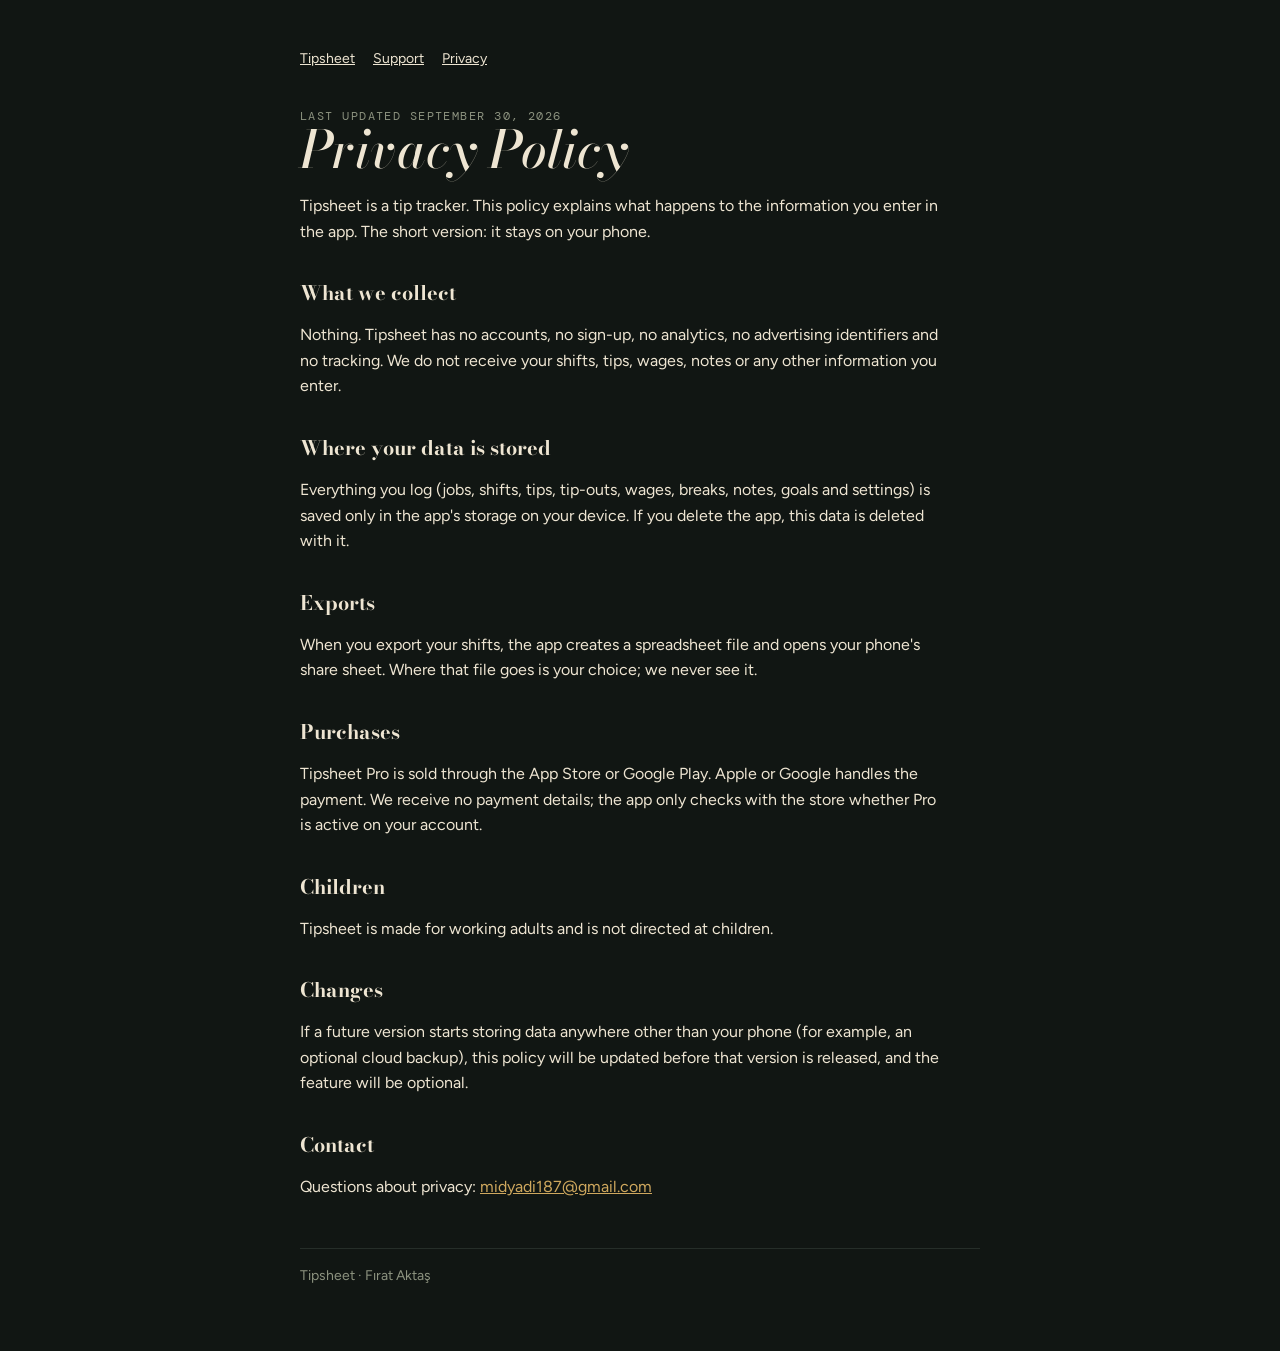
==== privacy.html @ f4b1d671 "Tipsheet privacy policy, support and home pages Co-Authored-By: Claude Opus 5.5 <noreply@anthropic.c" ====
<!doctype html>
<html lang="en">
<head>
<meta charset="utf-8">
<meta name="viewport" content="width=device-width, initial-scale=1">
<title>Privacy Policy · Tipsheet</title>
<link rel="stylesheet" href="https://fonts.googleapis.com/css2?family=Bodoni+Moda:ital,opsz,wght@0,6..96,700;1,6..96,500&family=Figtree:wght@400;600&family=DM+Mono&display=swap">
<link rel="stylesheet" href="style.css">
</head>
<body>
<main>
  <nav><a href="./">Tipsheet</a><a href="support.html">Support</a><a href="privacy.html">Privacy</a></nav>
  <div class="kick">Last updated September 30, 2026</div>
  <h1>Privacy Policy</h1>
  <p>Tipsheet is a tip tracker. This policy explains what happens to the information you enter in the app. The short version: it stays on your phone.</p>

  <h2>What we collect</h2>
  <p>Nothing. Tipsheet has no accounts, no sign-up, no analytics, no advertising identifiers and no tracking. We do not receive your shifts, tips, wages, notes or any other information you enter.</p>

  <h2>Where your data is stored</h2>
  <p>Everything you log (jobs, shifts, tips, tip-outs, wages, breaks, notes, goals and settings) is saved only in the app's storage on your device. If you delete the app, this data is deleted with it.</p>

  <h2>Exports</h2>
  <p>When you export your shifts, the app creates a spreadsheet file and opens your phone's share sheet. Where that file goes is your choice; we never see it.</p>

  <h2>Purchases</h2>
  <p>Tipsheet Pro is sold through the App Store or Google Play. Apple or Google handles the payment. We receive no payment details; the app only checks with the store whether Pro is active on your account.</p>

  <h2>Children</h2>
  <p>Tipsheet is made for working adults and is not directed at children.</p>

  <h2>Changes</h2>
  <p>If a future version starts storing data anywhere other than your phone (for example, an optional cloud backup), this policy will be updated before that version is released, and the feature will be optional.</p>

  <h2>Contact</h2>
  <p>Questions about privacy: <a href="mailto:midyadi187@gmail.com">midyadi187@gmail.com</a></p>

  <footer>Tipsheet · Fırat Aktaş</footer>
</main>
</body>
</html>
---- style.css ----
:root{--bg:#111613;--ink:#EEE5D2;--dim:#8C927F;--brass:#CFA85E;--line:#262E29;color-scheme:dark}
*{box-sizing:border-box}
body{margin:0;background:var(--bg);color:var(--ink);font:16px/1.6 "Figtree","Segoe UI",system-ui,sans-serif;padding:48px 20px 64px}
main{max-width:680px;margin:0 auto}
h1{font:italic 500 clamp(34px,7vw,52px)/1.05 "Bodoni Moda",Didot,Georgia,serif;margin:0 0 12px}
h1 b{font-style:normal;font-weight:700;color:var(--brass)}
h2{font:700 20px/1.3 "Bodoni Moda",Georgia,serif;margin:36px 0 8px}
p,li{max-width:65ch}
a{color:var(--brass)}
.kick{font:12px/1 "DM Mono",Consolas,monospace;letter-spacing:.12em;text-transform:uppercase;color:var(--dim)}
.muted{color:var(--dim);font-size:14px}
nav{display:flex;gap:18px;margin-bottom:40px;font-size:14px}
nav a{color:var(--ink)}
footer{margin-top:48px;padding-top:16px;border-top:1px solid var(--line);color:var(--dim);font-size:14px}
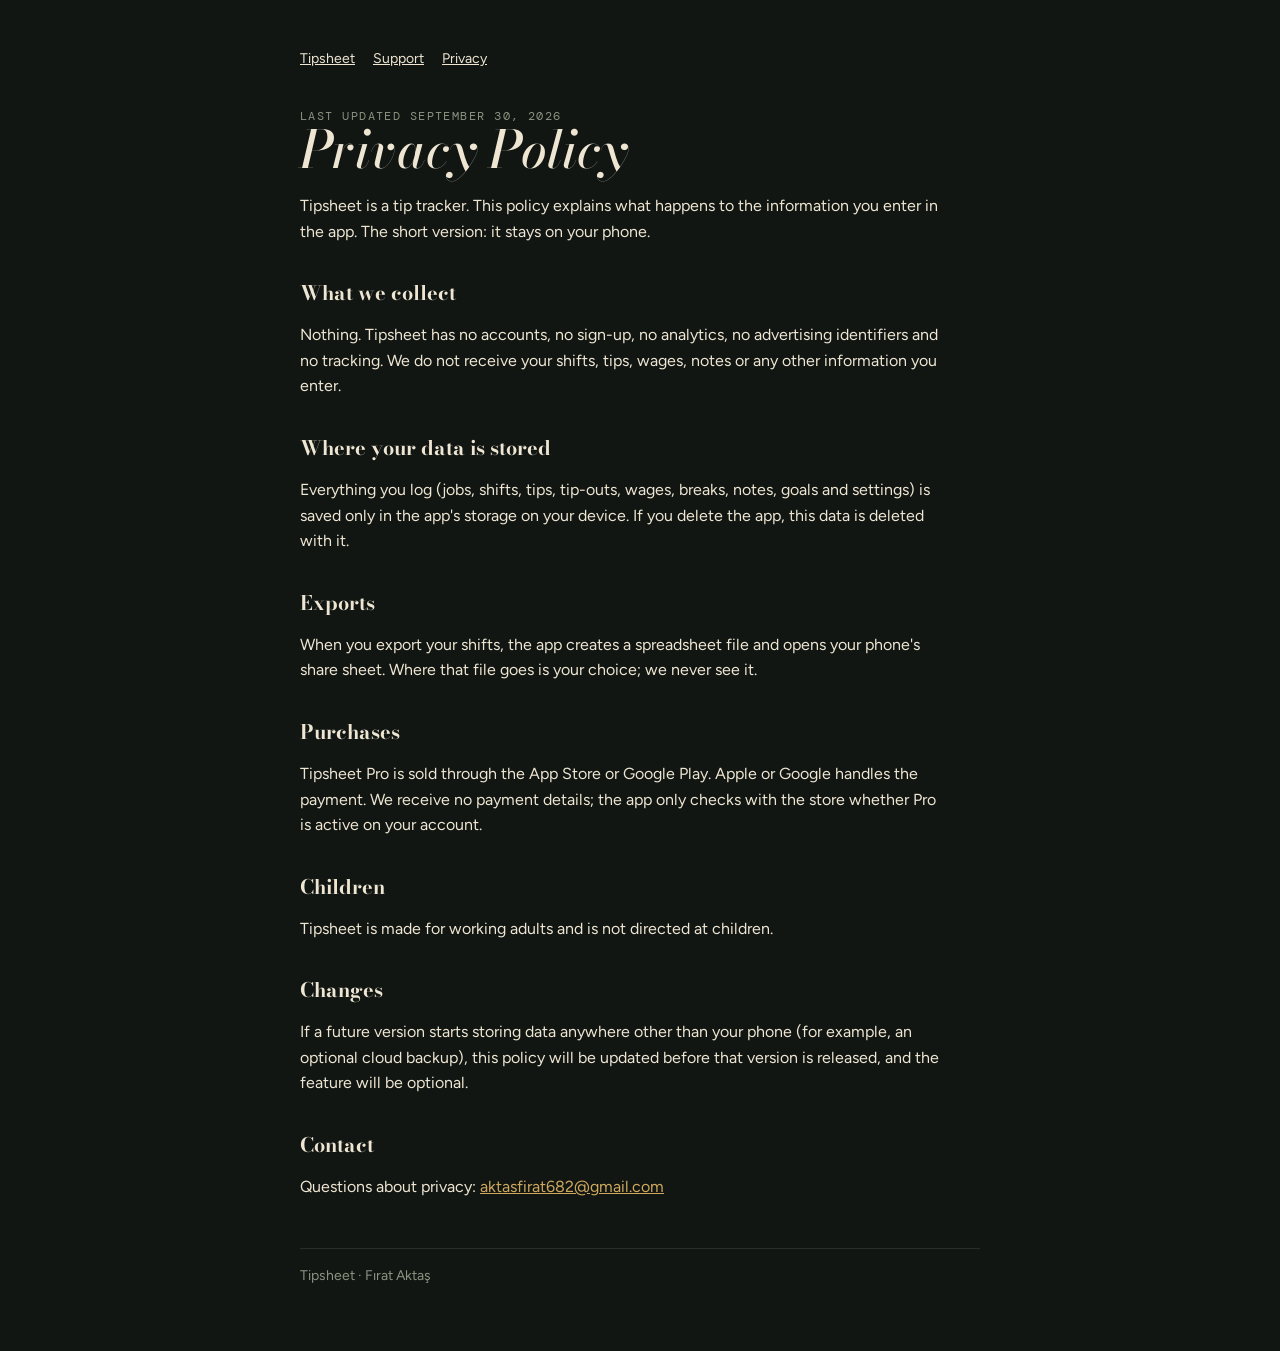
==== commit 90b35729: "Support email: aktasfirat682@gmail.com Co-Authored-By: Claude Opus 5.5 <noreply@anthropic.com>" ====
--- a/privacy.html
+++ b/privacy.html
@@ -33,7 +33,7 @@
   <p>If a future version starts storing data anywhere other than your phone (for example, an optional cloud backup), this policy will be updated before that version is released, and the feature will be optional.</p>
 
   <h2>Contact</h2>
-  <p>Questions about privacy: <a href="mailto:midyadi187@gmail.com">midyadi187@gmail.com</a></p>
+  <p>Questions about privacy: <a href="mailto:aktasfirat682@gmail.com">aktasfirat682@gmail.com</a></p>
 
   <footer>Tipsheet · Fırat Aktaş</footer>
 </main>
